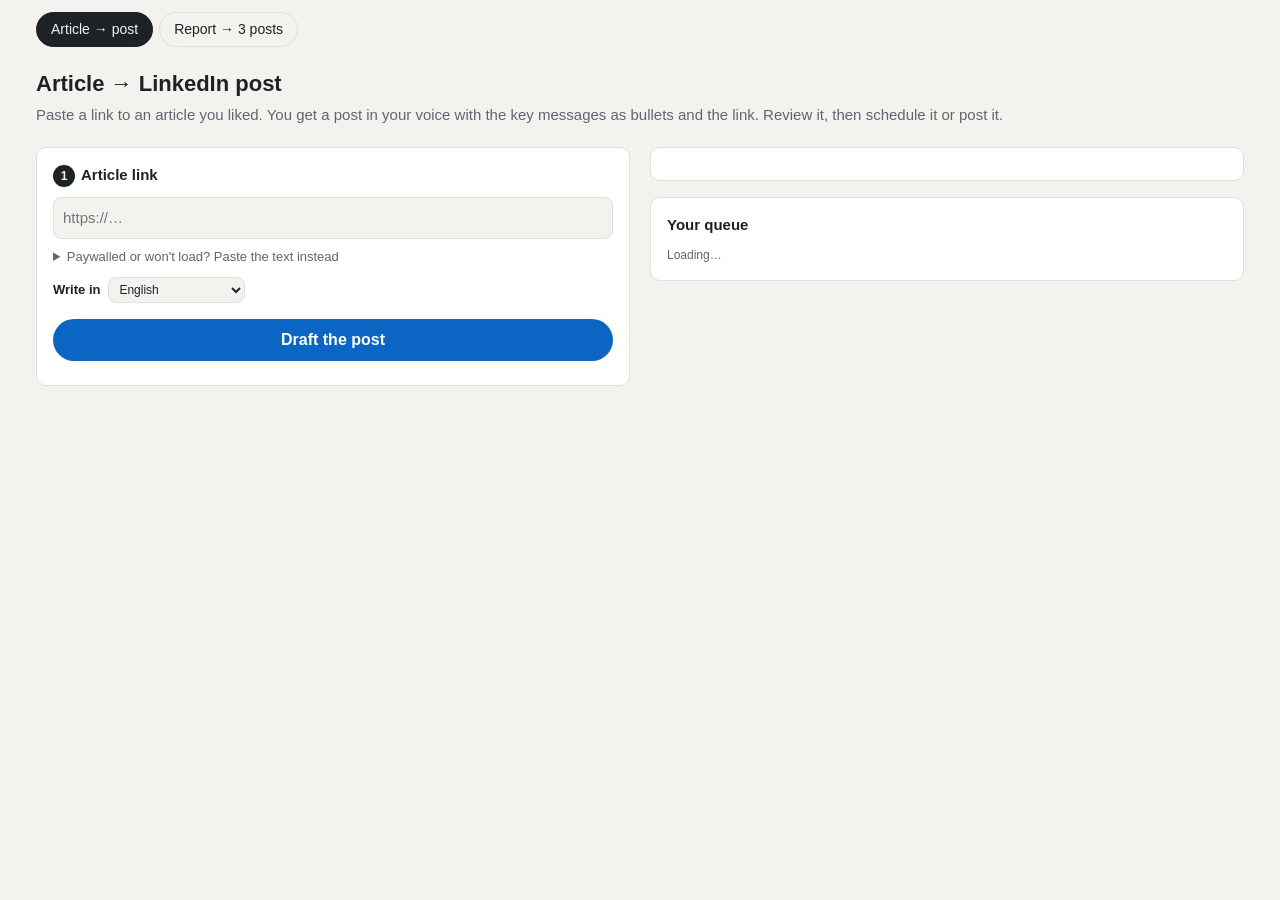
==== static/post.html @ 7ec10561 "Article to post: draft from a link, review, schedule and publish to LinkedIn Paste an article link; " ====
<!doctype html>
<html lang="en">
<head>
<meta charset="utf-8">
<meta name="viewport" content="width=device-width, initial-scale=1">
<title>Article to Post</title>
<link rel="stylesheet" href="/static/style.css">
<style>
main{grid-template-columns:minmax(0,1fr) minmax(0,1fr)}
@media (max-width:900px){main{grid-template-columns:1fr}}
input[type=url],input[type=datetime-local]{width:100%;font:inherit;color:var(--ink);background:var(--bg);border:1px solid var(--line);border-radius:8px;padding:9px}
#text{min-height:340px;font-size:14px}
.btns{display:flex;gap:8px;flex-wrap:wrap;margin-top:12px}
.btns button{flex:1 1 auto}
.solid{background:var(--accent);color:var(--accent-ink)}
.step{display:inline-grid;place-items:center;width:22px;height:22px;border-radius:50%;background:var(--ink);color:var(--bg);font-size:12px;margin-right:6px}
.li{display:flex;justify-content:space-between;align-items:center;gap:10px;flex-wrap:wrap}
.q{border-top:1px solid var(--line);padding:12px 0}
.q:first-child{border-top:0}
.q .t{white-space:pre-wrap;font-size:13px;max-height:4.5em;overflow:hidden;margin:6px 0}
.st{font-size:11px;font-weight:700;padding:2px 8px;border-radius:999px;border:1px solid currentColor}
.st.scheduled{color:var(--accent)} .st.draft{color:var(--muted)} .st.posted{color:var(--ok)} .st.failed{color:var(--bad)} .st.posting{color:var(--warn)}
details summary{cursor:pointer;color:var(--muted);font-size:13px}
</style>
</head>
<body>
<nav><a class="on" href="/post">Article → post</a><a href="/">Report → 3 posts</a></nav>
<header>
  <h1>Article → LinkedIn post</h1>
  <p>Paste a link to an article you liked. You get a post in your voice with the key messages as bullets and the link. Review it, then schedule it or post it.</p>
</header>
<main>
  <div style="display:flex;flex-direction:column;gap:16px;min-width:0">
    <form id="f" class="card">
      <h2><span class="step">1</span>Article link</h2>
      <input type="url" id="url" placeholder="https://…" required>
      <details style="margin-top:8px"><summary>Paywalled or won't load? Paste the text instead</summary>
        <textarea id="pasted" placeholder="Paste the article text" style="margin-top:6px"></textarea>
      </details>
      <div class="row" style="margin-top:10px">
        <label for="language" style="margin:0">Write in</label>
        <select id="language"><option value="en">English</option><option value="hu">Magyar</option><option value="report">Same as the article</option></select>
      </div>
      <button class="primary" id="go" type="submit">Draft the post</button>
      <div id="mode" class="hint" style="margin-top:8px"></div>
    </form>

    <div class="card" id="review" hidden>
      <h2><span class="step">2</span>Review and edit</h2>
      <div class="hint" id="src"></div>
      <textarea id="text"></textarea>
      <div id="warn"></div>
      <div class="foot"><span id="count"></span><span class="hint">Nothing is posted until you click a button below.</span></div>

      <h2 style="margin-top:16px"><span class="step">3</span>When should it go out?</h2>
      <input type="datetime-local" id="when">
      <div class="btns">
        <button class="ghost" id="saveDraft" type="button">Save as draft</button>
        <button class="solid" id="schedule" type="button">Schedule</button>
        <button class="ghost" id="postNow" type="button">Post now</button>
      </div>
      <div id="msg" class="hint" style="margin-top:8px"></div>
    </div>
  </div>

  <div style="display:flex;flex-direction:column;gap:16px;min-width:0">
    <div class="card li" id="li"></div>
    <div class="card">
      <h2>Your queue</h2>
      <div id="queue" class="hint">Loading…</div>
    </div>
  </div>
</main>

<script>
const $ = s => document.querySelector(s);
const esc = s => String(s ?? "").replace(/[&<>"]/g, c => ({"&":"&amp;","<":"&lt;",">":"&gt;",'"':"&quot;"}[c]));
let current = null, editingId = null;

const fmt = iso => iso ? new Date(iso).toLocaleString([], {dateStyle: "medium", timeStyle: "short"}) : "";
function defaultWhen() {               // tomorrow 08:30 local, a good LinkedIn slot
  const d = new Date(); d.setDate(d.getDate() + 1); d.setHours(8, 30, 0, 0);
  return new Date(d - d.getTimezoneOffset() * 60000).toISOString().slice(0, 16);
}
function updateCount() { const n = $("#text").value.length; $("#count").textContent = `${n} / 3000 characters`; $("#count").style.color = n > 3000 ? "var(--bad)" : ""; }
$("#text").addEventListener("input", updateCount);

fetch("/api/status").then(r => r.json()).then(s => {
  if (s.demo) $("#mode").textContent = "Demo mode: no Claude API key set, so you'll get a sample draft.";
});

$("#f").addEventListener("submit", async e => {
  e.preventDefault();
  const btn = $("#go"); btn.disabled = true;
  btn.innerHTML = '<span class="spinner"></span>Reading the article…';
  try {
    const r = await fetch("/api/article", {method: "POST", headers: {"Content-Type": "application/json"},
      body: JSON.stringify({url: $("#url").value, text: $("#pasted").value, language: $("#language").value})});
    const d = await r.json();
    if (!r.ok) throw new Error(d.error);
    current = d; editingId = null;
    openReview(d.text, d.source_title, d.source_url, d.unsupported);
  } catch (err) {
    $("#review").hidden = false; $("#text").value = ""; $("#msg").innerHTML = `<span class="err">${esc(err.message)}</span>`;
  } finally { btn.disabled = false; btn.textContent = "Draft the post"; }
});

function openReview(text, title, url, unsupported) {
  $("#review").hidden = false;
  $("#text").value = text; updateCount();
  $("#src").innerHTML = title ? `From: <b>${esc(title)}</b>` : "";
  $("#warn").innerHTML = unsupported && unsupported.length
    ? `<div class="warn">⚠ Not in the article: <b>${unsupported.map(esc).join(", ")}</b>. Check or remove before posting.</div>` : "";
  if (!$("#when").value) $("#when").value = defaultWhen();
  $("#msg").textContent = "";
  current = Object.assign(current || {}, {source_title: title, source_url: url});
  $("#review").scrollIntoView({behavior: "smooth", block: "start"});
}

async function save(mode) {
  const body = {id: editingId, text: $("#text").value, source_url: current?.source_url || "", source_title: current?.source_title || ""};
  if (mode === "schedule") {
    if (!$("#when").value) { $("#msg").textContent = "Pick a date and time first."; return; }
    body.scheduled_at = new Date($("#when").value).toISOString();
  }
  if (mode === "now") {
    if (!confirm("Publish this post to LinkedIn now?")) return;
    body.post_now = true;
  }
  const r = await fetch("/api/queue", {method: "POST", headers: {"Content-Type": "application/json"}, body: JSON.stringify(body)});
  const d = await r.json();
  if (!r.ok) { $("#msg").innerHTML = `<span class="err">${esc(d.error)}</span>`; return; }
  editingId = d.id;
  $("#msg").innerHTML = d.status === "scheduled" ? `Scheduled for <b>${fmt(d.scheduled_at)}</b>. Keep the app running so it can post.`
    : d.status === "posted" ? (d.test_mode ? "Test mode: written to outbox.log, not posted to LinkedIn." : "Posted to LinkedIn ✓")
    : d.status === "failed" ? `<span class="err">${esc(d.error)}</span>` : "Saved as draft.";
  if (d.status === "posted") editingId = null;
  loadQueue();
}
$("#saveDraft").onclick = () => save("draft");
$("#schedule").onclick = () => save("schedule");
$("#postNow").onclick = () => save("now");

async function loadQueue() {
  const r = await fetch("/api/queue"); const d = await r.json();
  const li = d.linkedin;
  $("#li").innerHTML = li.connected
    ? `<div><b>LinkedIn connected</b><div class="hint">${esc(li.name)} · login valid until ${fmt(li.expires_at * 1000)}</div></div><button class="ghost" id="disc">Disconnect</button>`
    : `<div><b>LinkedIn not connected: test mode</b><div class="hint">Scheduled posts are written to outbox.log instead of LinkedIn.</div></div><a class="ghost" style="text-decoration:none;border-radius:999px" href="/auth/linkedin"><button class="solid" type="button">Connect LinkedIn</button></a>`;
  const dis = $("#disc"); if (dis) dis.onclick = async () => { await fetch("/api/linkedin/disconnect", {method: "POST"}); loadQueue(); };

  if (!d.posts.length) { $("#queue").innerHTML = "Nothing saved yet."; return; }
  $("#queue").innerHTML = d.posts.map(p => `<div class="q">
      <div class="row" style="justify-content:space-between;flex-wrap:wrap">
        <span><span class="st ${p.status}">${p.status === "posted" && p.test_mode ? "posted (test)" : p.status}</span>
        <span class="hint">${p.status === "scheduled" ? "goes out " + fmt(p.scheduled_at) : p.status === "posted" ? fmt(p.posted_at) : "saved " + fmt(p.created_at)}</span></span>
        <span>${["posted","posting"].includes(p.status) ? "" : `<button class="ghost" data-edit="${p.id}">Edit</button> <button class="ghost" data-del="${p.id}">Delete</button>`}</span>
      </div>
      <div class="t" style="color:var(--ink)">${esc(p.text)}</div>
      ${p.error ? `<div class="warn">${esc(p.error)}</div>` : ""}
    </div>`).join("");
  window._posts = Object.fromEntries(d.posts.map(p => [p.id, p]));
}

document.addEventListener("click", async e => {
  const ed = e.target.dataset?.edit, del = e.target.dataset?.del;
  if (ed) {
    const p = window._posts[ed]; editingId = p.id; current = {source_url: p.source_url, source_title: p.source_title};
    openReview(p.text, p.source_title, p.source_url, []);
    if (p.scheduled_at) $("#when").value = new Date(new Date(p.scheduled_at) - new Date().getTimezoneOffset() * 60000).toISOString().slice(0, 16);
  }
  if (del && confirm("Delete this post from the queue?")) { await fetch(`/api/queue/${del}`, {method: "DELETE"}); if (editingId == del) editingId = null; loadQueue(); }
});

loadQueue(); setInterval(loadQueue, 20000);
</script>
</body>
</html>
---- static/style.css ----
:root{
  --bg:#f4f2ee; --card:#fff; --ink:#1d2226; --muted:#5e6670; --line:#e0dfdc;
  --accent:#0a66c2; --accent-ink:#fff; --ok:#1e7d4f; --warn:#a86500; --bad:#b3261e;
  --chip:#eef3f8;
}
@media (prefers-color-scheme: dark){
  :root{--bg:#121417;--card:#1b1f23;--ink:#e8eaed;--muted:#9aa3ad;--line:#2d333a;
  --accent:#4d9de0;--accent-ink:#0b0d0f;--ok:#5cc28f;--warn:#e0a84d;--bad:#ef7a72;--chip:#22303d}
}
*{box-sizing:border-box}
body{margin:0;background:var(--bg);color:var(--ink);font:15px/1.5 -apple-system,BlinkMacSystemFont,"Segoe UI",Roboto,sans-serif}
header{padding:20px 16px 8px;max-width:1240px;margin:0 auto}
header h1{margin:0;font-size:22px}
header p{margin:4px 0 0;color:var(--muted)}
main{max-width:1240px;margin:0 auto;padding:12px 16px 48px;display:grid;grid-template-columns:380px 1fr;gap:20px}
@media (max-width:900px){main{grid-template-columns:1fr}}
.card{background:var(--card);border:1px solid var(--line);border-radius:10px;padding:16px}
h2{font-size:15px;margin:0 0 10px}
label{display:block;font-weight:600;font-size:13px;margin:12px 0 4px}
textarea,input[type=file],select{width:100%;font:inherit;color:var(--ink);background:var(--bg);border:1px solid var(--line);border-radius:8px;padding:8px}
textarea{min-height:96px;resize:vertical}
#posts textarea{min-height:140px;font-size:13px}
.row{display:flex;gap:8px;align-items:center}
.row select{width:auto;padding:4px 6px;font-size:12px}
.hint{color:var(--muted);font-size:12px}
button{font:inherit;border:0;border-radius:999px;padding:9px 18px;cursor:pointer;font-weight:600}
.primary{background:var(--accent);color:var(--accent-ink);width:100%;margin-top:16px;font-size:16px}
.primary:disabled{opacity:.6;cursor:wait}
.ghost{background:transparent;border:1px solid var(--line);color:var(--ink);padding:5px 12px;font-size:13px}
#results{display:flex;flex-direction:column;gap:16px}
.empty{color:var(--muted);text-align:center;padding:60px 20px}
.banner{background:var(--chip);border-radius:8px;padding:8px 12px;font-size:13px}
.err{color:var(--bad)}
.figs{display:grid;grid-template-columns:repeat(auto-fill,minmax(220px,1fr));gap:10px}
.fig{border:1px solid var(--line);border-radius:8px;padding:10px;font-size:13px}
.fig .v{font-size:22px;font-weight:700}
.badge{display:inline-block;font-size:11px;font-weight:700;padding:1px 8px;border-radius:999px;border:1px solid currentColor}
.verified{color:var(--ok)} .partial,.unchecked{color:var(--warn)} .not_found{color:var(--bad)}
.posts{display:grid;grid-template-columns:repeat(auto-fit,minmax(300px,1fr));gap:16px}
.post .who{display:flex;gap:10px;align-items:center;margin-bottom:10px}
.avatar{width:40px;height:40px;border-radius:50%;background:var(--accent);color:var(--accent-ink);display:grid;place-items:center;font-weight:700}
.post .text{white-space:pre-wrap}
.post .fold{color:var(--muted);font-size:12px;border-top:1px dashed var(--line);margin:6px 0;padding-top:2px}
.tags{color:var(--accent);margin-top:8px}
.warn{margin-top:8px;border:1px solid var(--bad);color:var(--bad);border-radius:8px;padding:6px 10px;font-size:12px}
.proof{margin-top:12px;background:var(--chip);border-radius:8px;padding:8px 10px;font-size:12px}
.foot{display:flex;justify-content:space-between;align-items:center;margin-top:10px;color:var(--muted);font-size:12px;gap:8px;flex-wrap:wrap}
.article .md{white-space:pre-wrap}
.article h3{font-size:20px;margin:0}
.voice li{margin:2px 0}
.spinner{display:inline-block;width:14px;height:14px;border:2px solid currentColor;border-right-color:transparent;border-radius:50%;animation:s .8s linear infinite;vertical-align:-2px;margin-right:6px}
@keyframes s{to{transform:rotate(360deg)}}

nav{max-width:1240px;margin:0 auto;padding:12px 16px 0;display:flex;gap:6px;flex-wrap:wrap}
nav a{color:var(--ink);text-decoration:none;padding:6px 14px;border-radius:999px;border:1px solid var(--line);font-size:14px}
nav a.on{background:var(--ink);color:var(--bg);border-color:var(--ink)}
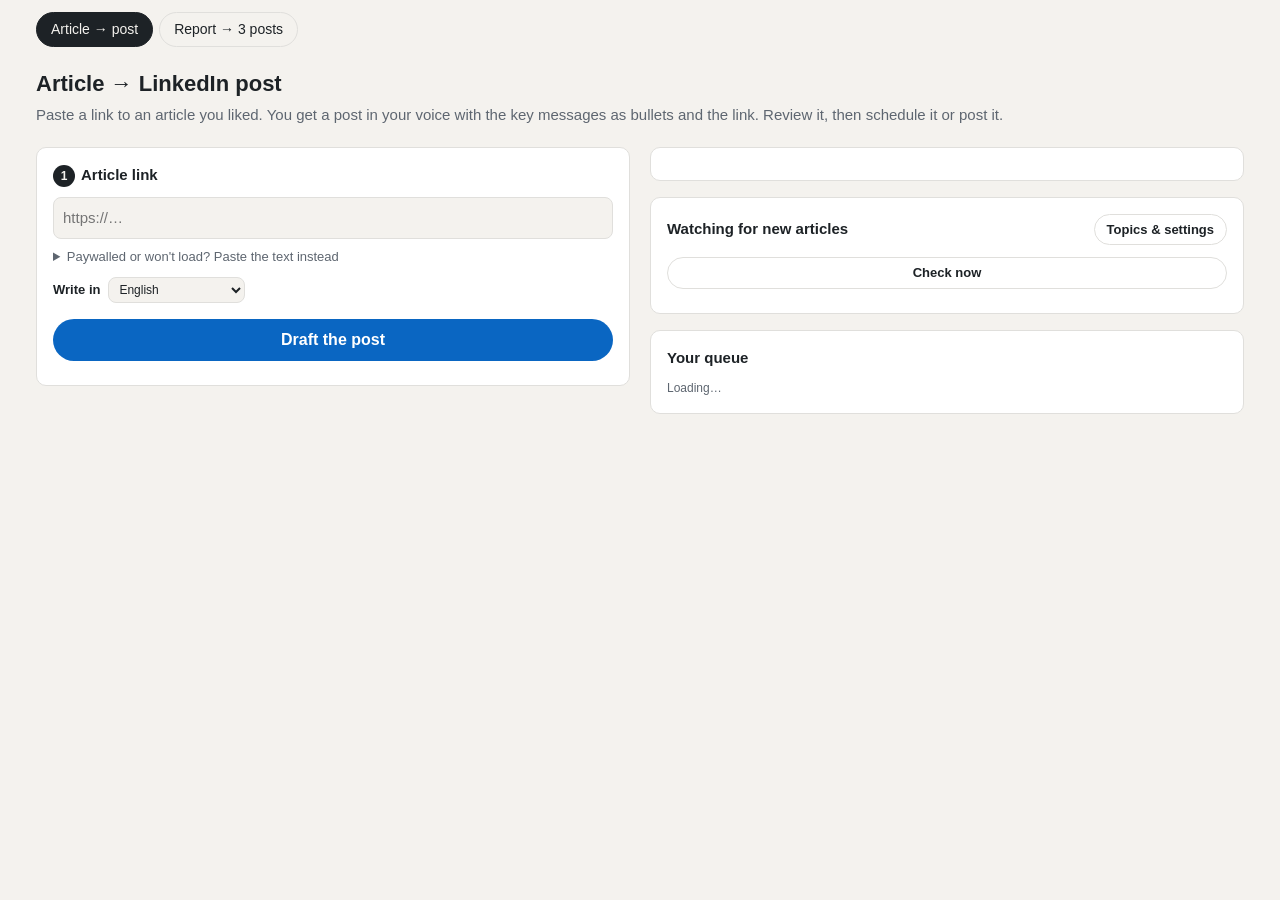
==== commit 4476865a: "Topic watcher: find new articles on your topics and draft posts for review Checks Google News (EN/HU" ====
--- a/static/post.html
+++ b/static/post.html
@@ -66,6 +66,29 @@
   <div style="display:flex;flex-direction:column;gap:16px;min-width:0">
     <div class="card li" id="li"></div>
     <div class="card">
+      <div class="row" style="justify-content:space-between;flex-wrap:wrap">
+        <h2 style="margin:0">Watching for new articles</h2>
+        <button class="ghost" id="settingsBtn" type="button">Topics &amp; settings</button>
+      </div>
+      <div class="hint" id="lastRun" style="margin-top:4px"></div>
+      <div id="settings" hidden>
+        <label for="kw">Topics to watch (one per line, English or Hungarian)</label>
+        <textarea id="kw" style="min-height:110px"></textarea>
+        <label for="feeds">Extra news feeds (RSS links, optional, one per line)</label>
+        <textarea id="feeds" style="min-height:50px" placeholder="https://example.org/rss"></textarea>
+        <div class="row" style="flex-wrap:wrap;margin-top:10px">
+          <span class="hint">Check every</span><select id="every"><option>3</option><option>6</option><option>12</option><option>24</option></select><span class="hint">hours · draft up to</span>
+          <select id="maxd"><option>0</option><option>1</option><option>2</option><option>3</option><option>5</option></select><span class="hint">posts per check in</span>
+          <select id="wlang"><option value="en">English</option><option value="hu">Magyar</option><option value="report">article's language</option></select>
+        </div>
+        <label class="row" style="font-weight:400"><input type="checkbox" id="gnews"> Also search Google News for each topic</label>
+        <label class="row" style="font-weight:400"><input type="checkbox" id="enabled"> Watching is on</label>
+        <div class="btns"><button class="solid" id="saveWatch" type="button">Save topics</button></div>
+      </div>
+      <div class="btns"><button class="ghost" id="checkNow" type="button">Check now</button></div>
+      <div id="found" style="margin-top:8px"></div>
+    </div>
+    <div class="card">
       <h2>Your queue</h2>
       <div id="queue" class="hint">Loading…</div>
     </div>
@@ -157,6 +180,7 @@
         <span>${["posted","posting"].includes(p.status) ? "" : `<button class="ghost" data-edit="${p.id}">Edit</button> <button class="ghost" data-del="${p.id}">Delete</button>`}</span>
       </div>
       <div class="t" style="color:var(--ink)">${esc(p.text)}</div>
+      ${p.note && p.status === "draft" ? `<div class="hint">ⓘ ${esc(p.note)}</div>` : ""}
       ${p.error ? `<div class="warn">${esc(p.error)}</div>` : ""}
     </div>`).join("");
   window._posts = Object.fromEntries(d.posts.map(p => [p.id, p]));
@@ -172,6 +196,61 @@
   if (del && confirm("Delete this post from the queue?")) { await fetch(`/api/queue/${del}`, {method: "DELETE"}); if (editingId == del) editingId = null; loadQueue(); }
 });
 
+// ---------- watcher ----------
+$("#settingsBtn").onclick = () => $("#settings").hidden = !$("#settings").hidden;
+
+async function loadWatch(data) {
+  const d = data || await (await fetch("/api/watch")).json();
+  if (d.config) {
+    const c = d.config;
+    $("#kw").value = c.keywords.join("\n"); $("#feeds").value = c.feeds.join("\n");
+    $("#every").value = String(c.every_hours); $("#maxd").value = String(c.max_drafts_per_run);
+    $("#wlang").value = c.language; $("#gnews").checked = c.use_google_news; $("#enabled").checked = c.enabled;
+    $("#lastRun").textContent = `${c.enabled ? "On" : "Off"} · ${c.keywords.length} topics · every ${c.every_hours}h` +
+      (d.last_run ? ` · last check ${fmt(d.last_run.at)}: ${d.last_run.found} new, ${d.last_run.relevant} worth posting, ${d.last_run.drafted} drafted` : " · not checked yet");
+  }
+  if (!d.items) return;
+  $("#found").innerHTML = d.items.length ? d.items.map(it => `<div class="q">
+      <div><a href="${esc(it.url)}" target="_blank" rel="noopener" style="color:var(--ink);font-weight:600">${esc(it.title)}</a></div>
+      <div class="hint">${esc(it.source)} · “${esc(it.keyword)}”${it.score ? " · " + "★".repeat(it.score) : ""}</div>
+      ${it.reason ? `<div class="hint" style="margin-top:2px">${esc(it.reason)}</div>` : ""}
+      ${it.error ? `<div class="hint err">${esc(it.error)}</div>` : ""}
+      <div class="btns" style="margin-top:6px">
+        ${it.verdict === "drafted" ? `<span class="st posted">draft in queue</span>`
+          : `<button class="solid" data-wdraft="${esc(it.url)}">Draft post</button><button class="ghost" data-wuse="${esc(it.url)}">Open in editor</button><button class="ghost" data-wdis="${esc(it.url)}">Not interested</button>`}
+      </div></div>`).join("")
+    : `<div class="hint">No suggestions yet. Click "Check now" or set your topics.</div>`;
+}
+
+$("#saveWatch").onclick = async () => {
+  const body = {keywords: $("#kw").value.split("\n"), feeds: $("#feeds").value.split("\n"), every_hours: +$("#every").value,
+    max_drafts_per_run: +$("#maxd").value, language: $("#wlang").value, use_google_news: $("#gnews").checked, enabled: $("#enabled").checked};
+  const r = await fetch("/api/watch/config", {method: "POST", headers: {"Content-Type": "application/json"}, body: JSON.stringify(body)});
+  if (r.ok) { $("#settings").hidden = true; loadWatch(); }
+};
+
+$("#checkNow").onclick = async e => {
+  const b = e.target; b.disabled = true; b.innerHTML = '<span class="spinner"></span>Checking the news…';
+  try {
+    const r = await fetch("/api/watch/run", {method: "POST"}); const d = await r.json();
+    b.textContent = r.ok ? (d.note && !d.found ? d.note : `Found ${d.found} new · ${d.relevant} worth posting · ${d.drafted} drafted`) : (d.error || "Check failed");
+  } finally { b.disabled = false; setTimeout(() => b.textContent = "Check now", 6000); loadWatch(); loadQueue(); }
+};
+
+document.addEventListener("click", async e => {
+  const t = e.target.dataset || {};
+  if (t.wuse) { $("#url").value = t.wuse; $("#f").requestSubmit(); }
+  if (t.wdis) loadWatch(await (await fetch("/api/watch/dismiss", {method: "POST", headers: {"Content-Type": "application/json"}, body: JSON.stringify({url: t.wdis})})).json());
+  if (t.wdraft) {
+    e.target.disabled = true; e.target.innerHTML = '<span class="spinner"></span>Drafting…';
+    const r = await fetch("/api/watch/draft", {method: "POST", headers: {"Content-Type": "application/json"}, body: JSON.stringify({url: t.wdraft})});
+    const d = await r.json();
+    if (!r.ok) { e.target.textContent = d.error; return; }
+    loadWatch(d); loadQueue();
+  }
+});
+
+loadWatch();
 loadQueue(); setInterval(loadQueue, 20000);
 </script>
 </body>
